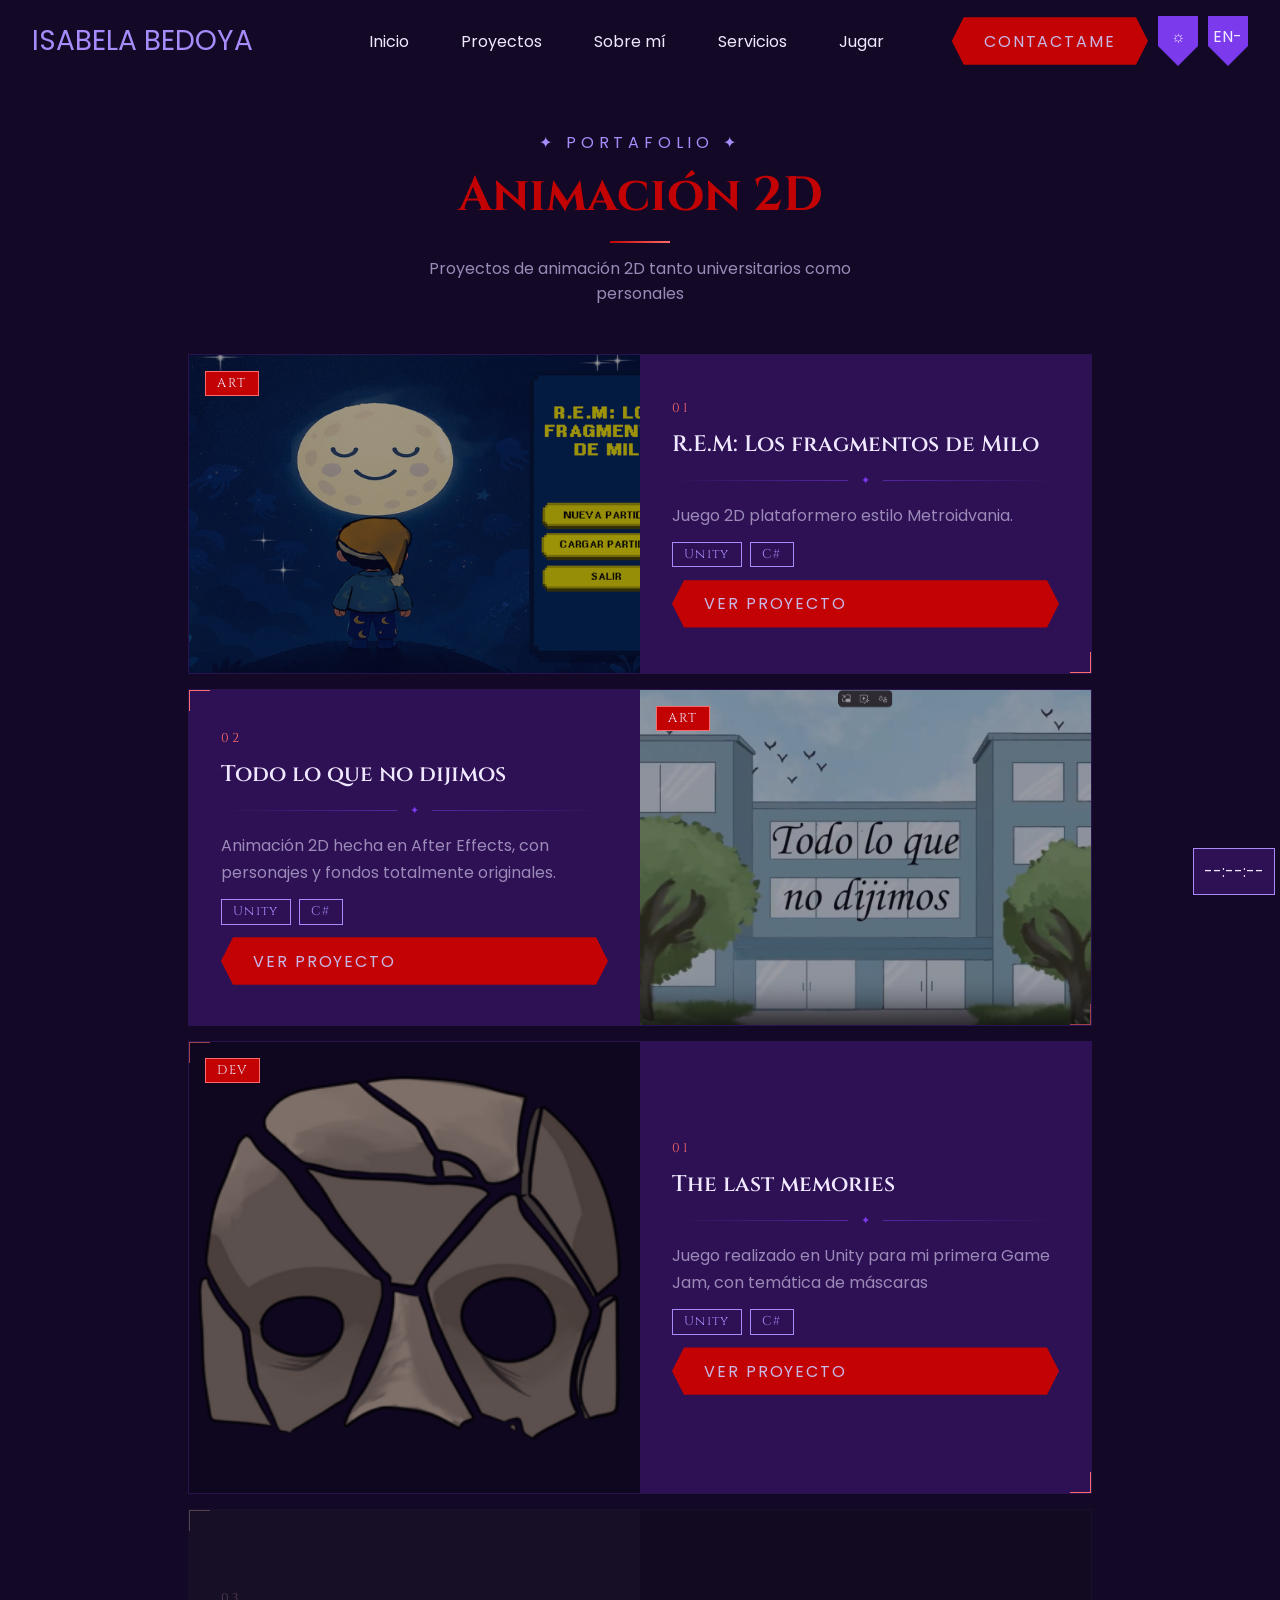
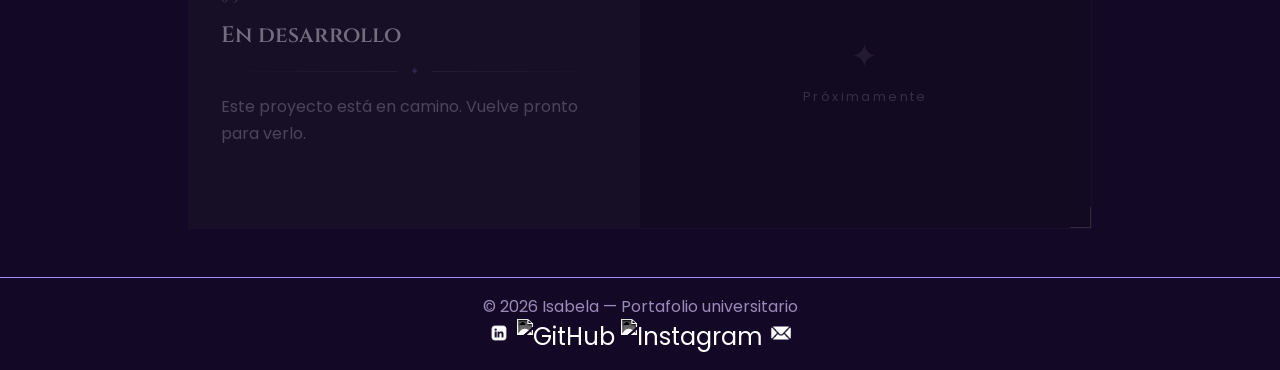
==== html/Proyectos_2D.html @ 05b87ba2 "CAMBIO REPO" ====
<!DOCTYPE html>
<html lang="es">
<head>
    <meta charset="utf-8">
    <meta name="viewport" content="width=device-width, initial-scale=1">
    <title>Proyectos — Isabela</title>
    <link href="https://fonts.googleapis.com/css2?family=Cinzel:wght@400;600;700&family=Raleway:wght@300;400;500&display=swap" rel="stylesheet">
    <link rel="stylesheet" href="../style/stylesheet.css">
<link rel="stylesheet" href="../style/proyectos.css">
</head>
<body class="star bg" id="stars">
    <div class="modal-overlay" id="modalJuego">
        <div class="modal-contenido">
            <button class="modal-cerrar" id="cerrarModal">✕</button>
            
            <iframe frameborder="0" 
                src="https://itch.io/embed-upload/17600336?color=d1b6f6"
                width="980" 
                height="640" 
                allowfullscreen>
            </iframe>
        </div>
    </div>
    <header class="site-header">
        <a href="../#home" class="logo">ISABELA BEDOYA</a>

            <nav class="site-nav" id="site-nav">
                <a href="../#home" data-key="home">Inicio</a>
                <a href="../#projects" data-key="projects">Proyectos</a>
                <a href="../#about-me" data-key="about">Sobre mí</a>
                <a href="../#services" data-key="services">Servicios</a>
                <a class="menu-link-game" data-key="play" id="btnJugar">Jugar</a>
                
            </nav>

            <div class="buttons">
                <a href="../#form"><button id="contact" class="btn-primary" data-key="contact">Contactame</button></a>
                <button  class="btn-secondary change-theme"><p>☼</p></button>
                <button  class="btn-secondary change-lenguage"><p>EN-</p></button>
            </div>
            <button class="bt-menu-hamburguesa btn-secondary" id="hamburguesa"> <p>☰ </p></button>

        </header>

    <div class="menu-fullscreen " id="menu-fullscreen">
        <button class="menu-close" id="menu-close">✕</button>
        <nav class="menu-fullscreen-nav">
            <a href="../index.html#home" class="menu-link" data-key="home">Home</a>
            <a href="../index.html#projects" class="menu-link" data-key="projects">Proyectos</a>
            <a href="../index.html#about-me" class="menu-link" data-key="about">Sobre mí</a>
            <a href="../index.html#services" class="menu-link" data-key="services">Servicios</a>
            <a href="https://kira28.itch.io/pong-recreacion" target="_blank" class="menu-link" data-key="play" id="btnJugar">Jugar</a>
        </nav>
        <div class="menu-fullscreen-bottom-options">
            <button class="btn-secondary change-theme"><p>☼</p></button>
            <button  class="btn-secondary change-lenguage"><p>EN-</p></button>
        </div>
        <div class="menu-fullscreen-bottom">
            <div class="menu-social">
                <a href="https://www.linkedin.com/in/isabela-bedoya-pérez-080681279/" target="_blank"><img src="../RECURSOS/linkdn.png" alt="LinkedIn" class="icon"></a>
                <a href="https://github.com/Isabedo" target="_blank"><img src="https://cdn.worldvectorlogo.com/logos/github-icon-1.svg" alt="GitHub" class="icon"></a>
                <a href="https://www.instagram.com/belatragedy?igsh=MTJnczVjdXFuaWRncg==" target="_blank"><img src="https://static.vecteezy.com/system/resources/thumbnails/023/986/885/small/instagram-logo-instagram-logo-transparent-instagram-icon-transparent-free-free-png.png" alt="Instagram" class="icon"></a>
                <a href="mailto:isabelabedoya719@gmail.com" target="_blank"><img src="../RECURSOS/mail.png" alt="Email" class="icon"></a>
            </div>
                
            <a href="../index.html#form"><button class="btn-primary" data-key="contact">Contáctame</button></a>
        </div>
    </div>

    <div class="clock">
            <span class="nav-clock" id="liveClock">--:--:--</span>
    </div>

    <main class="main-projects section">

        <div class="proyectos-header">
            <p class="section-tag" data-key="title_projects">✦ Portafolio ✦</p>
            <h1 class="projects-title" data-key="desc_animacion2d_">Animación 2D</h1>
            <div class="section-line"></div>
            <p class="projects-desc" data-key="desc_2d_">Proyectos de animación 2D tanto universitarios como personales</p>
        </div>

        <div class="projects-list">

            <article class="project-card">
                <div class="project-img">
                    <img src="../RECURSOS/milo.png" alt="Personaje">
                    <span class="project-tag" data-key="">ART</span>
                </div>
                <div class="project-info">
                    <span class="project-num">01</span>
                    <h2 class="project-title" data-key="rem">R.E.M: Los fragmentos de Milo</h2>
                    <div class="ornament-divider">✦</div>
                    <p class="project-desc" data-key="desc_rem">Juego 2D plataformero estilo Metroidvania.</p>
                    <div class="projects-tags">
                        <span>Unity</span>
                        <span>C#</span>
                    </div>
                    <a href="https://kira28.itch.io/rem-los-fragmentos-de-milo"  target="_blank" class="btn-primary" data-key="see">Ver proyecto</a>
                </div>
            </article>


            <article class="project-card inverted">
                <div class="project-img">
                    <img src="../RECURSOS/animacion.png" alt="Personaje 2">
                    <span class="project-tag">ART</span>
                </div>
                <div class="project-info">
                    <span class="project-num">02</span>
                    <h2 class="project-title" data-key="name_2d">Todo lo que no dijimos</h2>
                    <div class="ornament-divider">✦</div>
                    <p class="project-desc" data-key="desc_animacion2d">Animación 2D hecha en After Effects, con personajes y fondos totalmente originales.</p>
                    <div class="projects-tags">
                        <span>Unity</span>
                        <span>C#</span>
                    </div>
                    <a href="../RECURSOS/CORTO2D.MP4"  target="_blank" class="btn-primary" data-key="see">Ver proyecto</a>
                </div>
            </article>

            <article class="project-card">
                <div class="project-img">
                    <img src="../RECURSOS/mascara.png" alt="Personaje">
                    <span class="project-tag" data-key="">DEV</span>
                </div>
                <div class="project-info">
                    <span class="project-num">01</span>
                    <h2 class="project-title" data-key="rem">The last memories</h2>
                    <div class="ornament-divider">✦</div>
                    <p class="project-desc" data-key="desc_memories">Juego realizado en Unity para mi primera Game Jam, con temática de máscaras</p>
                    <div class="projects-tags">
                        <span>Unity</span>
                        <span>C#</span>
                    </div>
                    <a href="https://github.com/MakabeD/Mask"  target="_blank" class="btn-primary" data-key="see">Ver proyecto</a>
                </div>
            </article>

            <article class="project-card prox inverted">
                <div class="project-img">
                    <div class="prox-placeholder">
                        <span>✦</span>
                        <p data-key="desc_coming_soon">Próximamente</p>
                    </div>
                </div>
                <div class="project-info">
                    <span class="project-num">03</span>
                    <h2 class="project-title" data-key="process">En desarrollo</h2>
                    <div class="ornament-divider">✦</div>
                    <p class="project-desc" data-key="desc_development">Este proyecto está en camino. Vuelve pronto para verlo.</p>
                </div>
            </article>

        </div>
    </main>

    <footer class="site-footer">
        <p>© 2026 Isabela — Portafolio universitario</p>
        <div class="social">
                <a href="https://www.linkedin.com/in/isabela-bedoya-pérez-080681279/" target="_blank"><img src="../RECURSOS/linkdn.png" alt="LinkedIn" class="icon"></a>
                    <a href="https://github.com/Isabedo" target="_blank"><img src="https://cdn.worldvectorlogo.com/logos/github-icon-1.svg" alt="GitHub" class="icon"></a>
                    <a href="https://www.instagram.com/belatragedy?igsh=MTJnczVjdXFuaWRncg==" target="_blank"><img src="https://static.vecteezy.com/system/resources/thumbnails/023/986/885/small/instagram-logo-instagram-logo-transparent-instagram-icon-transparent-free-free-png.png" alt="Instagram" class="icon"></a>
                    <a href="mailto:isabelabedoya719@gmail.com" target="_blank"><img src="../RECURSOS/mail.png" alt="Email" class="icon"></a>
            </div>
    </footer>

    <script src="../code/script.js"></script>
</body>
</html>
---- style/stylesheet.css ----
@import url('https://fonts.googleapis.com/css2?family=Poppins:wght@300;400;500;600;700&display=swap');

* {
    box-sizing: border-box;
    margin: 0;
    padding: 0;
    font-family: 'Poppins', sans-serif;
    border: none;
    text-decoration: none;
}

:root{
    --purple-dark:#130927;
    --purple-mid: #2d1154;
    --purple-accent: #7c3aed;
    --purple-light: #a78bfa;
    --moon-silver: #c8b8e8;
    --coral: #ff6b6b;
    --coral-dark: #c30303;
    --gold: #d4a843;
    --text-light: #f0e8ff;
    --text-muted: #9b8ab8;
    --text-tag: #f0e8ff;
    --icons:invert(100%) sepia(100%) grayscale(100%) brightness(200%);
    --bg-card: rgba(26, 10, 46, 0.562);
}


.light-theme {
    --purple-dark: #dbd2f7;       
    --purple-mid: #b9a5f3;        
    --purple-accent: #6d28d9;     
    --purple-light: #5b21b6;      
    --moon-silver: #f6f3ff;       
    --coral: #6700c7;             
    --coral-dark: #220036;       
    --gold: #a07800;              
    --text-light: #1a0a2e;       
    --text-muted: #5c4d8a;        
    --text-tag: #b9a5f3;         
    --bg-main: #f5f2ff;           
    --icons: invert(0%) sepia(100%) grayscale(0%) brightness(100%);
    --bg-card: rgba(161, 130, 245, 0.212);
}

html {
    scroll-behavior: smooth;
    overflow-x: hidden;
    max-width: 100%;
}

body {
    width: 100vw;
    
}
/*juego integrado*/
.modal-overlay {
    display: none;
    position: fixed;
    inset: 0;
    background: rgba(0, 0, 0, 0.85);
    z-index: 999;
    justify-content: center;
    align-items: center;
}

.modal-overlay.activo {
    display: flex;
}

.modal-contenido {
    position: relative;
    width: 90vw;
    max-width: 980px;
    border-radius: 16px;
    overflow: hidden;
    box-shadow: 0 20px 60px var(--coral-dark);
}

.modal-contenido iframe {
    width: 100%;
    aspect-ratio: 16 / 9;
    height: auto;
    display: block;
}

.modal-cerrar {
    position: absolute;
    top: 10px;
    right: 10px;
    background: var(--coral-dark);
    color: var(--text-light);
    border: none;
    border-radius: 50%;
    width: 32px;
    height: 32px;
    font-size: 16px;
    cursor: pointer;
    z-index: 10;
}

.modal-cerrar:hover {
    background: var(--coral);
}

/*fin juego integrado*/
.star {
    position: absolute;
    background:var(--text-light);
    border-radius: 50%; 
}

.clock {
    position: fixed;
    bottom: 0rem; right: 0rem;
    color: var(--text-light);
    padding: 10px;
    margin: 5px;
    border: 1px solid var(--purple-light);
    background: var(--purple-mid);
    font-size: 1rem;
    font-family: 'Poppins', sans-serif;
    z-index: 2;
}

/*HEADER*/
.site-header {
    width: 100%;
    padding: 1rem 2rem;
    display: flex;        
    align-items: center;
    justify-content: space-between;
    z-index: 1;
    background-color: var(--purple-dark);
}

.btn-primary {
    padding: 0.7rem 2rem;
    background: var(--coral-dark);
    color: var(--moon-silver);
    font-size: 1rem;
    letter-spacing: 0.12rem;
    text-transform: uppercase;

    
    clip-path: polygon(
        12px 0%,              
        calc(100% - 12px) 0%, 
        100% 50%,             
        calc(100% - 12px) 100%, 
        12px 100%,            
        0% 50%                
    );
}

.btn-secondary {
    width: 40px;
    height: 50px;
    background: var(--purple-accent);
    
    
    clip-path: polygon(
        0% 0%,      
        15% 0%,      
        85% 0%,      
        100% 0%,    
        100% 60%,    
        50% 100%,    
        0% 60%       
    );

    display: flex;
    align-items: center;
    justify-content: center;
    cursor: pointer;
    color:var(--text-light);
    font-size: 1rem;
    margin-left: 2px;
}

.btn-secondary p {
    padding-bottom: 10px;
}

.site-header button:hover{
    color: var(--purple-dark);
    cursor: pointer;
}

.site-header button:active{
    color: var(--purple-dark);
    transform: scale(0.95);
}

.logo {
    font-size: 28px;
    color: var(--purple-light);
}

.buttons {
    display: flex;
    gap: 0.5rem;
    align-items: center;
}

.logo:hover {
    transform: scale(1.05);
}

.site-nav a {
    color: var(--text-light);
    font-size: 1rem;
    margin-left: 3rem;
    font-weight: 10rem;
    border-bottom: 2px solid transparent;
}

.site-nav a:hover {
    color: var(--purple-light);
    border-bottom-color: var(--purple-light);
}

/*FIN HEADER*/

/* Menú hamburguesa */
.bt-menu-hamburguesa {
    display: none; 
}

.bt-menu-hamburguesa p {
    padding-bottom: 10px;
}

.menu-fullscreen {
    display: none;
    position: fixed;
    top: 0; left: 0;
    width: 100%; height: 100%;
    background: var(--purple-dark);
    z-index: 999;
    flex-direction: column;
    align-items: center;
    justify-content: center;
    gap: 0;
}

.menu-fullscreen.abierto {
    display: flex;
}

.menu-close {
    position: absolute;
    top: 1.5rem; right: 1.5rem;
    background: transparent;
    border: none;
    color: var(--text-light);
    font-size: 1.5rem;
    cursor: pointer;
    transition: color 0.3s, transform 0.3s;
}

.menu-close:hover {
    color: var(--purple-light);
    transform: rotate(90deg);
}

.menu-fullscreen-nav {
    display: flex;
    flex-direction: column;
    align-items: center;
    gap: 0.5rem;
}

.menu-link {
    font-weight: 600;
    color: var(--text-muted);
    text-decoration: none;
    letter-spacing: 0.2rem;
    text-transform: uppercase;
    transition: color 0.3s;
    padding: 0.3rem 0;
}

.menu-link:hover {
    color: var(--text-light);
}

.menu-fullscreen-bottom {
    position: absolute;
    bottom: 2.5rem;
    display: flex;
    flex-direction: column;
    align-items: center;
    gap: 1.5rem;
}

.menu-fullscreen-bottom-options {
    display: flex;
    gap: 0.5rem;
    position: absolute;
    top: 1.5rem; left: 1.5rem;
    color: var(--text-light);
    cursor: pointer;
}

.menu-social {
    display: flex;
    gap: 1.5rem;
    font-size: 1.2rem;
}

.menu-social a {
    color: var(--text-muted);
    text-decoration: none;
    transition: color 0.3s;
}

.menu-social a:hover {
    color: var(--purple-light);
}

.icon{
    width: 24px;
    height: 24px;
    filter:var(--icons) ;
}
/*FIN MENÚ HAMBURGUESA*/

.section {
    width: 100vw;
    min-height: 100vh;
    background-color: var(--purple-dark);
    padding: 3REM;
}

/*INICIO*/

.section--home {
    display: flex;
    flex-direction: column;
    align-items: center;
    justify-content: center;
    color: var(--text-light);
    min-height: 100vh;
    position: relative;
    text-align: center;
}
.cta{
    display: none;
}
.glow-bg {
    position: absolute;
    width: 600px;
    height: 400px;
    border-radius: 50%;
    background: radial-gradient(ellipse,var(--purple-mid) 0%, transparent 70%);
    left: 50%;
    top: 50%;
    transform: translate(-50%, -50%);
}

.hero-frame {
    position: relative;
    background:var(--bg-card);
    border: 1px solid rgba(167, 139, 250, 0.3);
}

.frame-home {
    padding: 3rem 3rem;
    height: 35vw;
    display: flex;
    align-items: center;
    justify-content: center;
}

.hero-frame::before {
  content: '';
  position: absolute;
  top: -1px; left: -1px;
  width: 40px; height: 40px;
  border-top: 2px solid var(--purple-accent);
  border-left: 2px solid var(--purple-accent);
}

.hero-frame::after {
  content: '';
  position: absolute;
  bottom: -1px; right: -1px;
  width: 40px; height: 40px;
  border-bottom: 2px solid var(--purple-accent);
  border-right: 2px solid var(--purple-accent);
}

.frame-corner-tr {
  position: absolute;
  top: -1px; right: -1px;
  width: 40px; height: 40px;
  border-top: 2px solid var(--purple-accent);
  border-right: 2px solid var(--purple-accent);
}

.frame-corner-bl {
  position: absolute;
  bottom: -1px; left: -1px;
  width: 40px; height: 40px;
  border-bottom: 2px solid var(--purple-accent);
  border-left: 2px solid var(--purple-accent);
}

.ornament-divider {
  display: flex;
  align-items: center;
  gap: 0.8rem;
  color: var(--purple-accent);
  font-size: 0.7rem;
}

.ornament-divider::before {
  content: '';
  flex: 1;
  height: 1px;
  background: linear-gradient(to right, transparent, rgba(124,58,237,0.5));
}

.ornament-divider::after {
  content: '';
  flex: 1;
  height: 1px;
  background: linear-gradient(to left, transparent, rgba(124,58,237,0.5));
}


.profile-content h1 {
    font-size: 3rem;
    font-weight: 700;
    line-height: 1.3;
    
}

.profile-content h2 {
    font-size: 1.8rem;
    font-weight: 500;
}

.profile-content p {
    font-size: 1.5rem;
    color: var(--text-muted);
    
}

/*FIN INICIO*/

/*galery*/

.projects_acces {
    display: flex;
    width: 100%;
    height: 500px;
    overflow: hidden;
    object-fit: cover;
}
.glass-card {
    background: rgba(220, 165, 255, 0.75);
    border-radius: 16px;
    box-shadow: 0 4px 30px rgba(0, 0, 0, 0.1);
    backdrop-filter: blur(3.2px);
    -webkit-backdrop-filter: blur(3.2px);
    border: 1px solid rgba(220, 165, 255, 0.6);
    
}
.galery-section {
    display: flex;
    width: 50%;
}

.galeria-item {
    position: relative;
    flex: 1; 
    overflow: hidden;
    cursor: pointer;
}

.galeria-item img {
    width: 100%;
    height: 100%;
    object-fit: cover;
    object-position: center;
    display: block;
    transform: scale(1.08);
    transition: transform 0.5s ease;
}


.galeria-item:hover img {
    transform: scale(1);
}

.galeria-item::before {
    content: '';
    position: absolute;
    top: 0; left: 0;
    width: 100%; height: 100%;
    background: rgba(10, 5, 20, 0.5); 
    transition: background 0.4s ease;
    z-index: 1;
    pointer-events: none;
}
.galeria-item:hover::before {
    background: rgba(10, 5, 20, 0); 
}
.galeria-item .label {
    position: absolute;
    bottom: 1.2rem;
    left: 1.2rem;
    font-size: 1rem;
    font-weight: 600;
    letter-spacing: 0.15rem;
    text-transform: uppercase;
    color: var(--text-tag);
    z-index: 2; 
    transition: color 0.4s ease;
}
.galeria-item:hover .label {
    color: var(--purple-light);
}
/*FIN GALERY*/
/*servicios*/
.list{
    display: flex;
    margin-left: 1rem;
    flex-direction: column;
}

.profile-content-abilities-2{
    display: flex;
    align-items: center;
    justify-content: center;
    gap: 1rem;
}

.abilitie-2 {
    display: flex;
    flex-direction: column;
    gap: 1rem;
    margin: 0.5rem;
    padding: 2rem;
    width: 50%;
    height: 450px;

    
}
/*FIN SERVICIOS*/
/*ABOUT*/

.section--aboutme {
    display: flex;
    flex-direction: column;
    color: var(--text-light);
    align-items: center;
    justify-content: center;
    
}


#map { 
    height: 180px;
    margin-top: 1rem;
} 
.profile-content-about{
    display: flex;
    align-items: center;
    justify-content: center;
    margin: 4rem;
    
}

.profile-content-info {
    gap: 3rem;
    max-height: 50%;
    max-width: 40%;
    padding: 3rem;
    font-size: 1.2rem;
}

.section-abilitie {
    display: flex;
    gap: 1rem;
    margin: 0.5rem;
    
}

.profile-content-abilities{
    display: flex;
    flex-direction: column;
    gap: 1rem;
    margin-left: 3rem;
}

.abilities {
    width: 60%;
    padding: 2rem;
}
.abilitie-icon{
    font-size: 2rem;
    display: inline;
}

.abilitie-title {
    display: inline;
    font-size: 1.5rem;
    font-weight: 600;
    letter-spacing: 0.05rem;
}
.abilitie-description {
    font-size: 1.2rem;
    line-height: 1.6;
}
.section-title {
    font-size: 2rem;
    font-weight: 700;
    color: var(--text-light);
    margin-bottom: 2rem;
    text-transform: uppercase; 
    letter-spacing: 0.5rem;
    border-bottom: 3px solid var(--purple-light);
    
}

/*FIN ABOUT*/

/*FORM*/

.form-container-general{
    display: flex;
    flex-direction: row;
    color: var(--text-light);
    align-items: center;
    justify-content: space-around;
}

.form-content {
    display: flex;
    flex-direction: row;
    gap: 20rem;
    
}
.form-info-container {
    display: flex;
    flex-direction: column;
    
}

.form-text {
    font-size: 1.5rem;
    line-height: 1.6;
    max-width: 700px;
}

.form-container{
    display: flex;
    flex-direction: column;
    gap: 1rem;
    padding: 3rem;
    border: 1px solid var(--purple-light);
    border-radius: 16px;
    
}

.form-container form {
    display: flex;
    flex-direction: column;
    gap: 1rem;
    max-width: 700px;
}

.line-label {
    display: inline-flex;
    width: 100%;
    gap:25%;
}

.line-input {
    display: inline-flex;
    width: 100%;
    gap: 1rem;
}
.form-container form label {
    font-size: 1.2rem;
    font-weight: 500;
}

.form-container form input,
.form-container form textarea {
    padding: 0.75rem;
    border-radius: 8px;
    border: 1px solid var(--purple-accent);
    background-color: var(--bg-card);
    color: var(--text-light);
}


.error-msg {
    color: #c00;
    font-size: 12px;
    display: none;
    margin-top: 4px;
}

.con-error input,
.con-error textarea {
    border: 2px solid #c00;
}

.con-error .error-msg {
    display: block;
}

.form-exito {
    display: none;
    color: #2e7d32;
    font-weight: 600;
    margin-top: 12px;
}

.campo {
    display: flex;
    flex-direction: column;
    width: 100%;
}



.con-error .error-msg {
    display: block;
}
/*FIN FORM*/
/*FOOTER*/
.site-footer {
    width: 100%;
    padding: 1rem;
    background-color: var(--purple-dark);
    text-align: center;
    color: var(--text-muted);
    font-size: 1rem;
    border-top: 1px solid var(--purple-light);
}

.social{
    font-size: 1.5rem;
    text-decoration: none;
}

/*FIN FOOTER*/



@media (max-width: 480px), (max-width: 1024px) {
    .site-nav { display: none; }
    .buttons { display: none; }
    .bt-menu-hamburguesa { display: block; }
    
    .frame-home {
        height: 50%;
    }

    .glow-bg {
        width: 100%;
        height: 300px;
    }

    .profile-content h1 {
        font-size: 1.3rem;      
    }

    .profile-content h2 {
        font-size: 0.9rem;
    }

    .profile-content p{
        font-size: 1rem;
    }

    .section{
        padding: 1.2rem;
    }

    .cta{
        display: inline-block;
        margin: 2rem;
        color: var(--moon-silver);
        font-size: 15px;
        font-weight: 500;
        
    }

    .galery-section {
        display: flex;
        width: 100%;
        height: 45rem;
    }

    .projects_acces {
        flex-direction: column;
        width: 100%;
        height: 45rem;
        overflow: hidden;
        object-fit: cover;
    }

    .logo {
        font-size: 20px;
    }
    
    .profile-content-about{
        flex-direction: column;    
        gap: 1rem;
        align-items: center;
        justify-content: center; 
        margin: 2rem;
    }

    .profile-content-info {
        max-width: 100%;
        padding: 2rem;
        font-size: 1rem;
    }
    
    .abilities {
        width: 100%;
        padding: 1rem;
    }
    .abilitie-icon{
        font-size: 1.5rem;
    }

    .abilitie-title {
        font-size: 1rem;
    }
    .abilitie-description {
        font-size: 1rem;
    }
    
    .profile-content-abilities{
        margin-left: 0rem;
        display: flex;
        gap: 0.5rem;
        
    }

    .section-title {
        margin-bottom: 1rem;
        font-size: 1.3rem;
        margin-top: 2rem;
    }

    .form-container-general{
        flex-direction: column;
    }

    .form-info-container {
       align-items: center;
       justify-content: center;
    }
    .form-container {
        width: 100%;
        padding: 2rem;
    }

    .form-text {
        margin-top: 1rem;
        margin-bottom: 2.5rem;
        font-size: 1rem;
    }

   

    .profile-content-abilities-2{
        flex-direction: column;
        
    }
    
    .abilitie-2{
        width: 100%;
        height: auto;
    }
        
    .form-content {
        flex-direction: column;
        gap: 2rem;
    }
        



    
}
---- style/proyectos.css ----
.bg{
    background-color: var(--purple-dark);
}
.main-projects {
    min-height: 100vh;
    max-width: 1000px;
    margin: 0 auto;
    position: relative;
    z-index: 1;
}

.proyectos-header {
    text-align: center;
    margin-bottom: 3rem;
}

.section-tag {
    font-size: 1rem;
    letter-spacing: 0.3rem;
    text-transform: uppercase;
    color: var(--purple-light);
    margin-bottom: 0.5rem;
}

.projects-title {
    font-family: 'Cinzel', serif;
    font-size: clamp(1.8rem, 4vw, 3rem);
    font-weight: 700;
    color: var(--coral-dark);
    margin-bottom: 0.5rem;
}

.section-line {
    width: 60px;
    height: 2px;
    background: linear-gradient(to right, var(--coral-dark), var(--coral));
    margin: 0.8rem auto;
}

.projects-desc {
    font-size: 1rem;
    color: var(--text-muted);
    max-width: 500px;
    margin: 0 auto;
}

/* Lista de cards */
.projects-list {
    display: flex;
    flex-direction: column;
    gap: 15px;
}


.project-card {
    display: grid;
    grid-template-columns: 1fr 1fr;
    min-height: 320px;
    border: 1px solid rgba(124,58,237,0.2);
    overflow: hidden;
    transition: border-color 0.3s;
    position: relative;
}

.project-card::before {
    content: '';
    position: absolute;
    top: 0; left: 0;
    width: 20px; height: 20px;
    border-top: 1.5px solid var(--coral);
    border-left: 1.5px solid var(--coral);
}

.project-card::after {
    content: '';
    position: absolute;
    bottom: 0; right: 0;
    width: 20px; height: 20px;
    border-bottom: 1.5px solid var(--coral);
    border-right: 1.5px solid var(--coral);
}

.project-card:hover {
    border-color: var(--purple-light);
}

/* Imagen */
.project-img {
    position: relative;
    overflow: hidden;
}

.project-img img {
    width: 100%;
    height: 100%;
    object-fit: cover;
    transform: scale(1.05);
    transition: transform 0.5s ease;
    display: block;
}

.project-card:hover .project-img img {
    transform: scale(1);
}


.project-img::before {
    content: '';
    position: absolute;
    inset: 0;
    background: rgba(10,5,20,0.4);
    transition: background 0.4s ease;
    z-index: 1;
    pointer-events: none;
}

.project-card:hover .project-img::before {
    background: rgba(10,5,20,0);
}

.project-tag {
    position: absolute;
    top: 1rem; left: 1rem;
    padding: 0.2rem 0.7rem;
    background: var(--coral-dark);
    border: 1px solid var(--coral);
    font-size: 0.8rem;
    letter-spacing: 0.1rem;
    text-transform: uppercase;
    color: var(--text-tag);
    font-family: 'Cinzel', serif;
    z-index: 2;
}

/* Info del proyecto */
.project-info {
    padding: 2.5rem 2rem;
    background: var(--purple-mid);
    display: flex;
    flex-direction: column;
    justify-content: center;
    gap: 0.8rem;
}

.project-num {
    font-family: 'Cinzel', serif;
    font-size: 0.8rem;
    color: var(--coral);
    letter-spacing: 0.2rem;
}

.project-title {
    font-family: 'Cinzel', serif;
    font-size: clamp(1rem, 2vw, 1.4rem);
    font-weight: 600;
    color: var(--text-light);
}

.project-desc {
    font-size: 1rem;
    color: var(--text-muted);
    line-height: 1.7;
}

/* Tags de herramientas */
.projects-tags {
    display: flex;
    flex-wrap: wrap;
    gap: 0.5rem;
}

.projects-tags span {
    padding: 0.2rem 0.7rem;
    border: 1px solid var(--purple-light);
    font-size: 0.8rem;
    letter-spacing: 0.08rem;
    color: var(--purple-light);
    font-family: 'Cinzel', serif;
}


.project-card.inverted {
    direction: rtl; 
}

.project-card.inverted .project-info {
    direction: ltr; 
}

.project-card.inverted .project-img {
    direction: ltr;
}

/* Card próximamente */
.project-card.prox {
    opacity: 0.45;
    filter: grayscale(0.8);
    cursor: not-allowed;
    pointer-events: none;
}

.prox-placeholder {
    width: 100%;
    height: 100%;
    background: rgba(45,17,84,0.4);
    display: flex;
    flex-direction: column;
    align-items: center;
    justify-content: center;
    gap: 0.5rem;
    color: var(--purple-light);
    font-family: 'Cinzel', serif;
    font-size: 0.8rem;
    letter-spacing: 0.15rem;
}

.prox-placeholder span {
    font-size: 2rem;
    opacity: 0.5;
}

/* Responsive */
@media (max-width: 768px) {
    .project-main { padding: 6rem 1.5rem 3rem; }

    .project-card {
        grid-template-columns: 1fr;
        grid-template-rows: 220px auto;
    }

    .project-card.inverted {
        direction: ltr;
    }

    .project-info { padding: 1.5rem; }
}
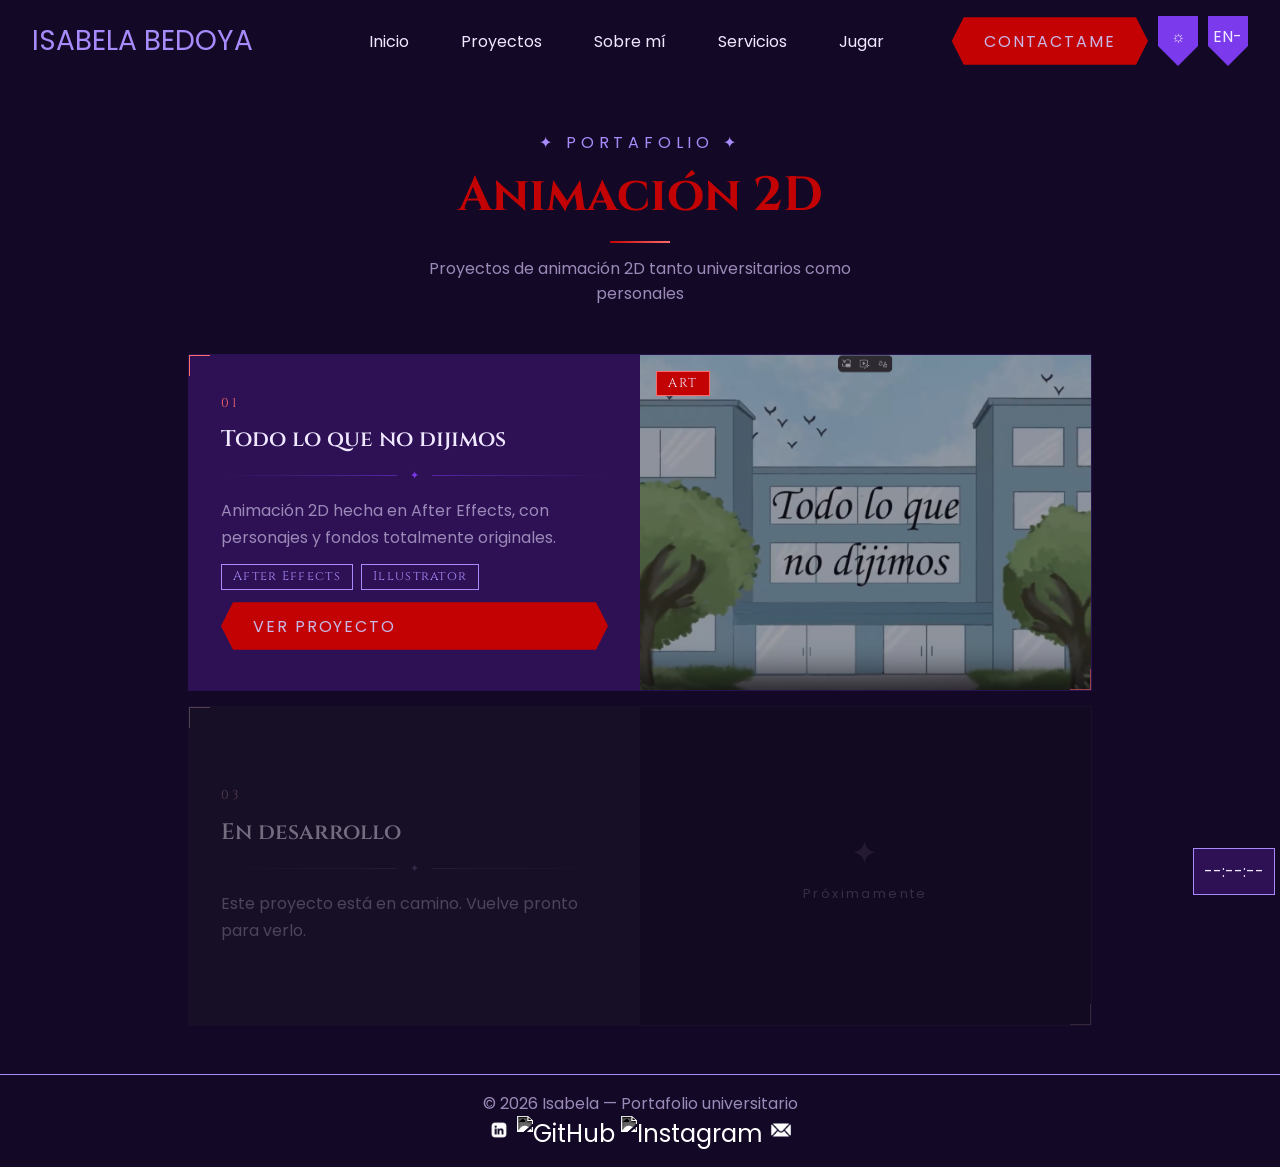
==== commit c191d246: "errores" ====
--- a/html/Proyectos_2D.html
+++ b/html/Proyectos_2D.html
@@ -74,32 +74,13 @@
     <main class="main-projects section">
 
         <div class="proyectos-header">
-            <p class="section-tag" data-key="title_projects">✦ Portafolio ✦</p>
-            <h1 class="projects-title" data-key="desc_animacion2d_">Animación 2D</h1>
+            <p class="section-tag" data-key="portfolio">✦ Portafolio ✦</p>
+            <h1 class="projects-title" data-key="animation2d">Animación 2D</h1>
             <div class="section-line"></div>
-            <p class="projects-desc" data-key="desc_2d_">Proyectos de animación 2D tanto universitarios como personales</p>
+            <p class="projects-desc" data-key="desc_2d">Proyectos de animación 2D tanto universitarios como personales</p>
         </div>
 
         <div class="projects-list">
-
-            <article class="project-card">
-                <div class="project-img">
-                    <img src="../RECURSOS/milo.png" alt="Personaje">
-                    <span class="project-tag" data-key="">ART</span>
-                </div>
-                <div class="project-info">
-                    <span class="project-num">01</span>
-                    <h2 class="project-title" data-key="rem">R.E.M: Los fragmentos de Milo</h2>
-                    <div class="ornament-divider">✦</div>
-                    <p class="project-desc" data-key="desc_rem">Juego 2D plataformero estilo Metroidvania.</p>
-                    <div class="projects-tags">
-                        <span>Unity</span>
-                        <span>C#</span>
-                    </div>
-                    <a href="https://kira28.itch.io/rem-los-fragmentos-de-milo"  target="_blank" class="btn-primary" data-key="see">Ver proyecto</a>
-                </div>
-            </article>
-
 
             <article class="project-card inverted">
                 <div class="project-img">
@@ -107,41 +88,24 @@
                     <span class="project-tag">ART</span>
                 </div>
                 <div class="project-info">
-                    <span class="project-num">02</span>
-                    <h2 class="project-title" data-key="name_2d">Todo lo que no dijimos</h2>
+                    <span class="project-num">01</span>
+                    <h2 class="project-title" data-key="_2D_1">Todo lo que no dijimos</h2>
                     <div class="ornament-divider">✦</div>
-                    <p class="project-desc" data-key="desc_animacion2d">Animación 2D hecha en After Effects, con personajes y fondos totalmente originales.</p>
+                    <p class="project-desc" data-key="desc_2d_1">Animación 2D hecha en After Effects, con personajes y fondos totalmente originales.</p>
                     <div class="projects-tags">
-                        <span>Unity</span>
-                        <span>C#</span>
+                        <span>After Effects</span>
+                        <span>Illustrator</span>
                     </div>
-                    <a href="../RECURSOS/CORTO2D.MP4"  target="_blank" class="btn-primary" data-key="see">Ver proyecto</a>
+                    <a href="../RECURSOS/ANIMACION2D.mp4"  target="_blank" class="btn-primary" data-key="see">Ver proyecto</a>
                 </div>
             </article>
-
-            <article class="project-card">
-                <div class="project-img">
-                    <img src="../RECURSOS/mascara.png" alt="Personaje">
-                    <span class="project-tag" data-key="">DEV</span>
-                </div>
-                <div class="project-info">
-                    <span class="project-num">01</span>
-                    <h2 class="project-title" data-key="rem">The last memories</h2>
-                    <div class="ornament-divider">✦</div>
-                    <p class="project-desc" data-key="desc_memories">Juego realizado en Unity para mi primera Game Jam, con temática de máscaras</p>
-                    <div class="projects-tags">
-                        <span>Unity</span>
-                        <span>C#</span>
-                    </div>
-                    <a href="https://github.com/MakabeD/Mask"  target="_blank" class="btn-primary" data-key="see">Ver proyecto</a>
-                </div>
             </article>
 
             <article class="project-card prox inverted">
                 <div class="project-img">
                     <div class="prox-placeholder">
                         <span>✦</span>
-                        <p data-key="desc_coming_soon">Próximamente</p>
+                        <p data-key="coming_soon">Próximamente</p>
                     </div>
                 </div>
                 <div class="project-info">
--- a/style/stylesheet.css
+++ b/style/stylesheet.css
@@ -285,6 +285,8 @@
     color: var(--text-light);
 }
 
+
+
 .menu-fullscreen-bottom {
     position: absolute;
     bottom: 2.5rem;
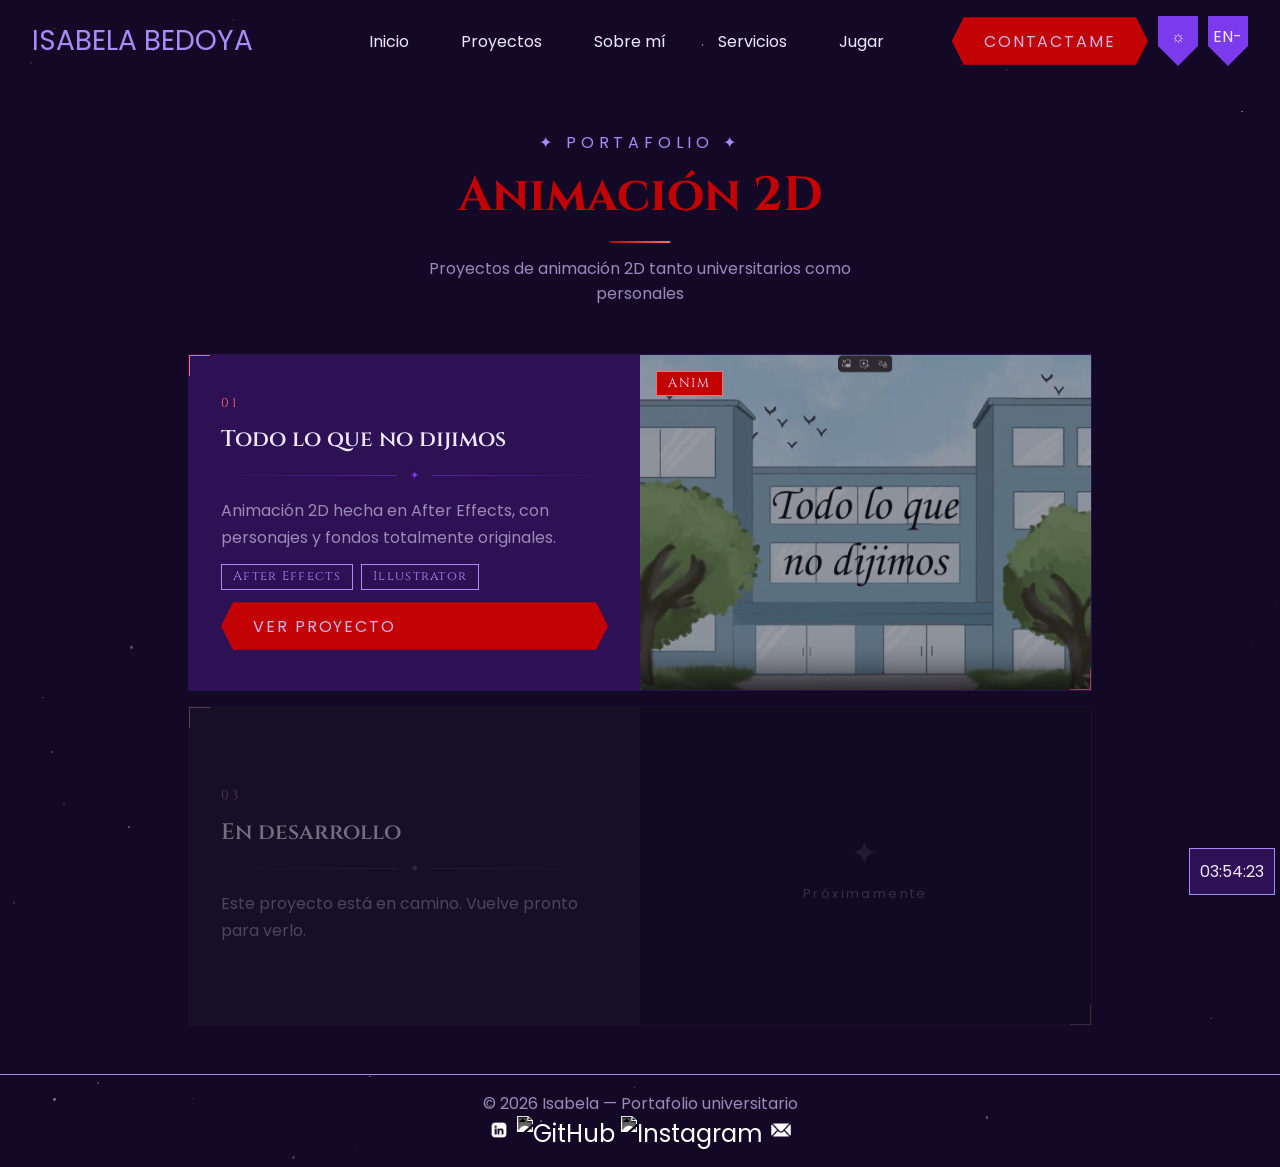
==== commit 03a2fb6a: "yacasi" ====
--- a/html/Proyectos_2D.html
+++ b/html/Proyectos_2D.html
@@ -85,7 +85,7 @@
             <article class="project-card inverted">
                 <div class="project-img">
                     <img src="../RECURSOS/animacion.png" alt="Personaje 2">
-                    <span class="project-tag">ART</span>
+                    <span class="project-tag">ANIM</span>
                 </div>
                 <div class="project-info">
                     <span class="project-num">01</span>
